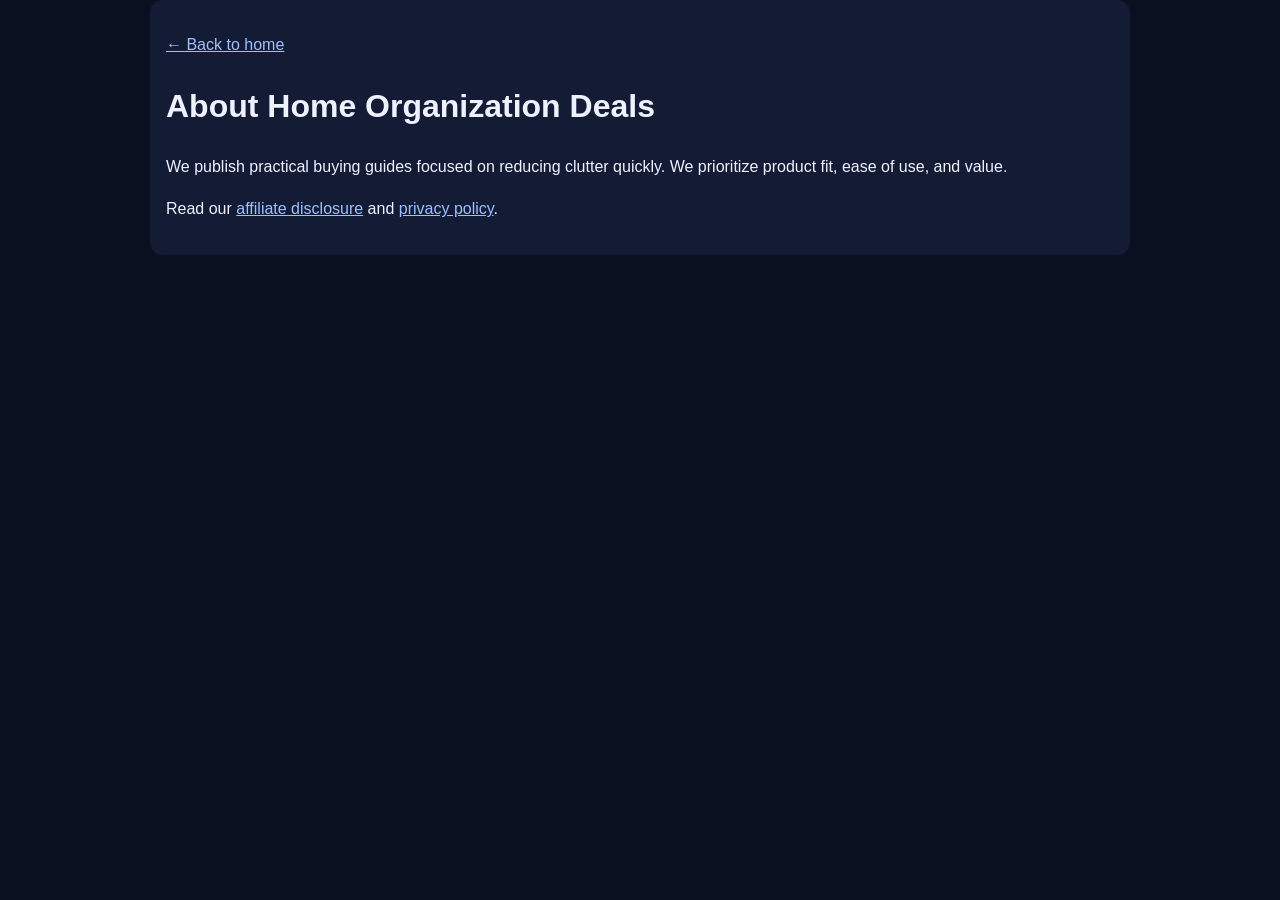
==== about.html @ 3d63fb73 "feat: full affiliate SEO upgrade with trust pages, improved content structure, and compliance harden" ====
<!doctype html><html lang="en"><head>
<meta charset="utf-8"><meta name="viewport" content="width=device-width, initial-scale=1">
<title>About Home Organization Deals</title>
<meta name="description" content="How Home Organization Deals researches and recommends organization products.">
<link rel="stylesheet" href="styles.css"></head><body><main class="wrap content">
<p><a href="index.html">← Back to home</a></p>
<h1>About Home Organization Deals</h1>
<p>We publish practical buying guides focused on reducing clutter quickly. We prioritize product fit, ease of use, and value.</p>
<p>Read our <a href="affiliate-disclosure.html">affiliate disclosure</a> and <a href="privacy.html">privacy policy</a>.</p>
</main></body></html>
---- styles.css ----
:root{--bg:#0b1020;--card:#141b34;--txt:#eef2ff;--muted:#b8c0dd;--accent:#6ea8fe;--line:#2a3766}
*{box-sizing:border-box}body{margin:0;background:var(--bg);color:var(--txt);font:16px/1.65 Inter,Arial,system-ui}
.wrap{max-width:980px;margin:auto;padding:1rem}
.hero{padding-top:2rem}
.eyebrow{color:var(--accent);font-weight:700;text-transform:uppercase;letter-spacing:.08em}
.sub{color:var(--muted)}
nav{display:flex;gap:.8rem;flex-wrap:wrap;margin-top:1rem}
a{color:#9ec1ff}
a:hover{text-decoration:underline}
.grid{display:grid;grid-template-columns:repeat(auto-fit,minmax(220px,1fr));gap:1rem}
.card,.content,.panel{background:var(--card);padding:1rem;border-radius:.8rem}
.panel{margin-top:1rem}
.disclosure{background:#1a2448;padding:.6rem .8rem;border-left:4px solid var(--accent);border-radius:.4rem}
table{width:100%;border-collapse:collapse}th,td{border:1px solid var(--line);padding:.6rem;text-align:left}
.footer{opacity:.9;padding-bottom:2rem}
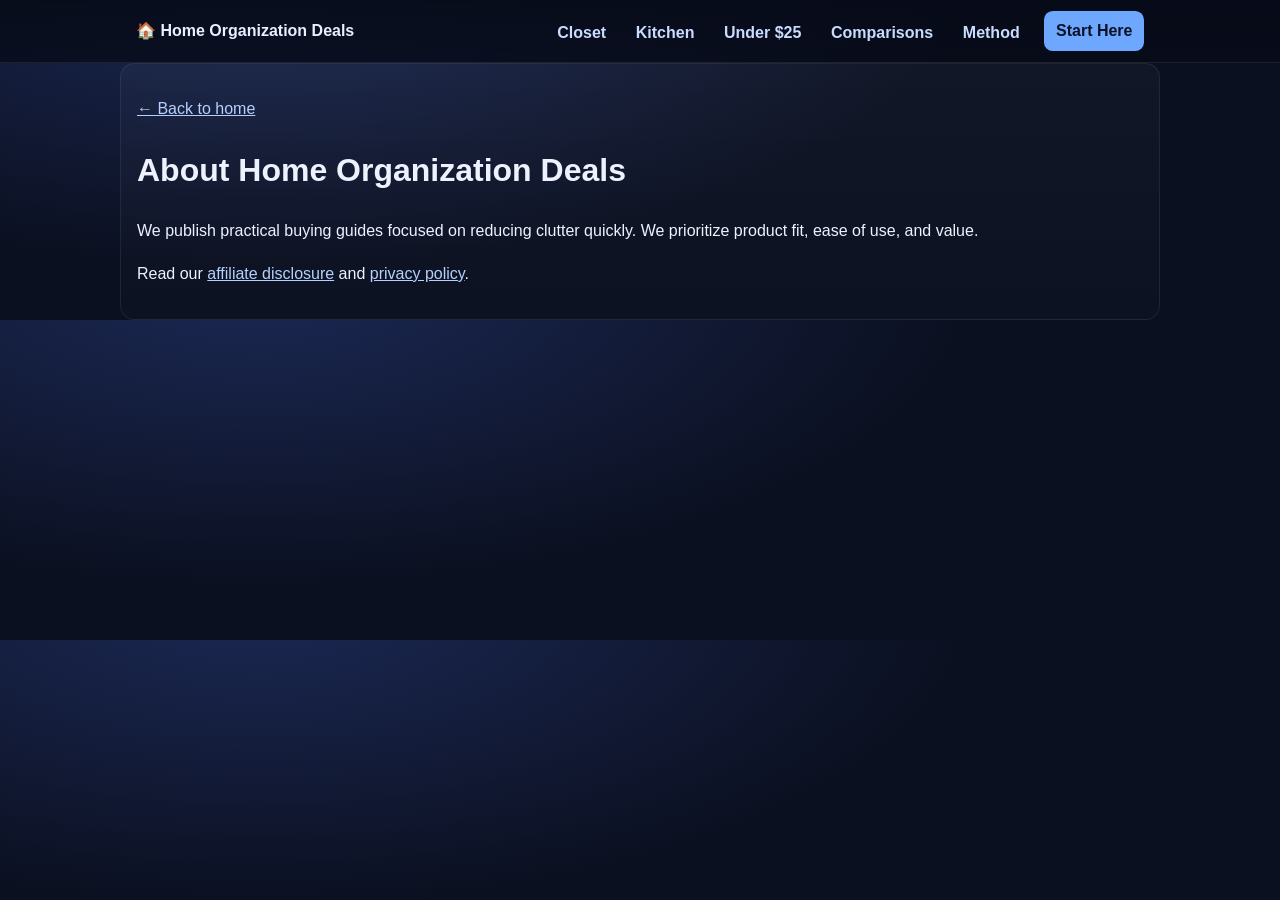
==== commit d99c6490: "feat: redesign top menu bar with premium sticky navigation across site" ====
--- a/about.html
+++ b/about.html
@@ -2,7 +2,28 @@
 <meta charset="utf-8"><meta name="viewport" content="width=device-width, initial-scale=1">
 <title>About Home Organization Deals</title>
 <meta name="description" content="How Home Organization Deals researches and recommends organization products.">
-<link rel="stylesheet" href="styles.css"></head><body><main class="wrap content">
+
+<link rel="canonical" href="https://virtualecommerceinc.github.io/home-organization-deals.github.io/about.html">
+<link rel="stylesheet" href="styles.css">
+<script type="application/ld+json">
+{"@context":"https://schema.org","@type":"BreadcrumbList","itemListElement":[{"@type":"ListItem","position":1,"name":"Home","item":"https://virtualecommerceinc.github.io/home-organization-deals.github.io/"},{"@type":"ListItem","position":2,"name":"About","item":"https://virtualecommerceinc.github.io/home-organization-deals.github.io/about.html"}]}
+</script>
+</head><body>
+
+  <div class="top-nav-wrap">
+    <div class="wrap top-nav">
+      <a class="brand" href="index.html">🏠 Home Organization Deals</a>
+      <nav class="top-links" aria-label="Primary">
+        <a href="best-closet-organizers.html">Closet</a>
+        <a href="best-kitchen-organizers.html">Kitchen</a>
+        <a href="under-25.html">Under $25</a>
+        <a href="comparison-over-door-vs-cube.html">Comparisons</a>
+        <a href="about.html">Method</a>
+      </nav>
+      <a class="top-cta" href="best-closet-organizers.html">Start Here</a>
+    </div>
+  </div>
+<main class="wrap content">
 <p><a href="index.html">← Back to home</a></p>
 <h1>About Home Organization Deals</h1>
 <p>We publish practical buying guides focused on reducing clutter quickly. We prioritize product fit, ease of use, and value.</p>
--- a/styles.css
+++ b/styles.css
@@ -1,15 +1,83 @@
-:root{--bg:#0b1020;--card:#141b34;--txt:#eef2ff;--muted:#b8c0dd;--accent:#6ea8fe;--line:#2a3766}
-*{box-sizing:border-box}body{margin:0;background:var(--bg);color:var(--txt);font:16px/1.65 Inter,Arial,system-ui}
-.wrap{max-width:980px;margin:auto;padding:1rem}
-.hero{padding-top:2rem}
-.eyebrow{color:var(--accent);font-weight:700;text-transform:uppercase;letter-spacing:.08em}
+:root{--bg:#0b1020;--card:#141b34;--txt:#eef2ff;--muted:#b8c0dd;--accent:#6ea8fe;--line:#2a3766;--alt:#101a36}
+*{box-sizing:border-box}
+body{margin:0;background:radial-gradient(1200px 500px at 20% -10%, #1b2854 0%, var(--bg) 60%);color:var(--txt);font:16px/1.65 Inter,Arial,system-ui}
+.wrap{max-width:1040px;margin:auto;padding:1rem}
+.hero{padding-top:1.25rem}
+.eyebrow{color:var(--accent);font-weight:700;text-transform:uppercase;letter-spacing:.08em;margin-bottom:.5rem}
 .sub{color:var(--muted)}
-nav{display:flex;gap:.8rem;flex-wrap:wrap;margin-top:1rem}
-a{color:#9ec1ff}
+nav{display:flex;gap:.8rem;flex-wrap:wrap;margin-top:.25rem}
+a{color:#b5d0ff}
 a:hover{text-decoration:underline}
 .grid{display:grid;grid-template-columns:repeat(auto-fit,minmax(220px,1fr));gap:1rem}
-.card,.content,.panel{background:var(--card);padding:1rem;border-radius:.8rem}
+.card,.content,.panel{background:linear-gradient(180deg, rgba(255,255,255,.03), rgba(255,255,255,.01));padding:1rem;border-radius:.9rem;border:1px solid rgba(255,255,255,.07)}
 .panel{margin-top:1rem}
 .disclosure{background:#1a2448;padding:.6rem .8rem;border-left:4px solid var(--accent);border-radius:.4rem}
+.hero-banner{position:relative;border-radius:1rem;overflow:hidden;margin-top:.75rem;border:1px solid rgba(255,255,255,.1)}
+.hero-banner img{width:100%;height:auto;display:block;filter:saturate(1.04)}
+.hero-overlay{position:absolute;inset:0;display:flex;flex-direction:column;justify-content:center;gap:.85rem;padding:clamp(1rem,3vw,2.2rem);background:linear-gradient(90deg,rgba(7,12,28,.76) 0%, rgba(7,12,28,.35) 45%, rgba(7,12,28,.14) 100%)}
+.hero-overlay h1{margin:0;max-width:760px;line-height:1.12;font-size:clamp(1.5rem,3.8vw,2.7rem)}
+.hero-overlay p{margin:0;max-width:680px;color:#dbe5ff}
+.hero-ctas{display:flex;gap:.7rem;flex-wrap:wrap;margin-top:.3rem}
+.btn{display:inline-block;padding:.55rem .9rem;border-radius:.55rem;background:#6ea8fe;color:#081020;font-weight:700;text-decoration:none}
+.btn:hover{text-decoration:none;filter:brightness(1.05)}
+.btn-alt{background:#d4e4ff;color:#0d1732}
+.two-col{display:grid;grid-template-columns:2fr 1fr;gap:1rem;align-items:start}
+.alt{background:var(--alt)}
+.section-image{width:100%;height:auto;border-radius:.65rem;margin-bottom:.75rem;display:block}
+.badge{display:inline-block;padding:.2rem .5rem;border-radius:999px;background:#223567;color:#cfe0ff;font-size:.76rem;font-weight:700;margin-bottom:.5rem}
+ol{padding-left:1.25rem}
+summary{cursor:pointer;font-weight:600}
 table{width:100%;border-collapse:collapse}th,td{border:1px solid var(--line);padding:.6rem;text-align:left}
 .footer{opacity:.9;padding-bottom:2rem}
+@media (max-width:900px){.two-col{grid-template-columns:1fr}.hero-overlay{position:static;background:#101a36}.hero-banner{overflow:visible}}
+.guide-hero{margin:1rem 0}
+.guide-hero img{width:100%;height:auto;border-radius:.75rem;display:block;box-shadow:0 10px 24px rgba(0,0,0,.22)}
+.top-nav-wrap{
+  position:sticky;
+  top:0;
+  z-index:1000;
+  backdrop-filter: blur(10px);
+  background:linear-gradient(180deg, rgba(7,11,24,.92), rgba(7,11,24,.78));
+  border-bottom:1px solid rgba(255,255,255,.09);
+}
+.top-nav{
+  display:flex;
+  align-items:center;
+  gap:1rem;
+  padding:.65rem 1rem;
+}
+.brand{
+  font-weight:800;
+  text-decoration:none;
+  color:#e8f0ff;
+  white-space:nowrap;
+}
+.top-links{
+  display:flex;
+  gap:.75rem;
+  flex-wrap:wrap;
+  margin-left:auto;
+}
+.top-links a{
+  text-decoration:none;
+  color:#c9dcff;
+  font-weight:600;
+  padding:.35rem .55rem;
+  border-radius:.5rem;
+}
+.top-links a:hover{background:rgba(110,168,254,.18);text-decoration:none}
+.top-cta{
+  text-decoration:none;
+  background:#6ea8fe;
+  color:#0b1225;
+  font-weight:800;
+  padding:.42rem .72rem;
+  border-radius:.55rem;
+  white-space:nowrap;
+}
+.top-cta:hover{text-decoration:none;filter:brightness(1.05)}
+@media (max-width:900px){
+  .top-nav{flex-wrap:wrap}
+  .top-links{order:3;width:100%;margin-left:0}
+  .top-cta{margin-left:auto}
+}
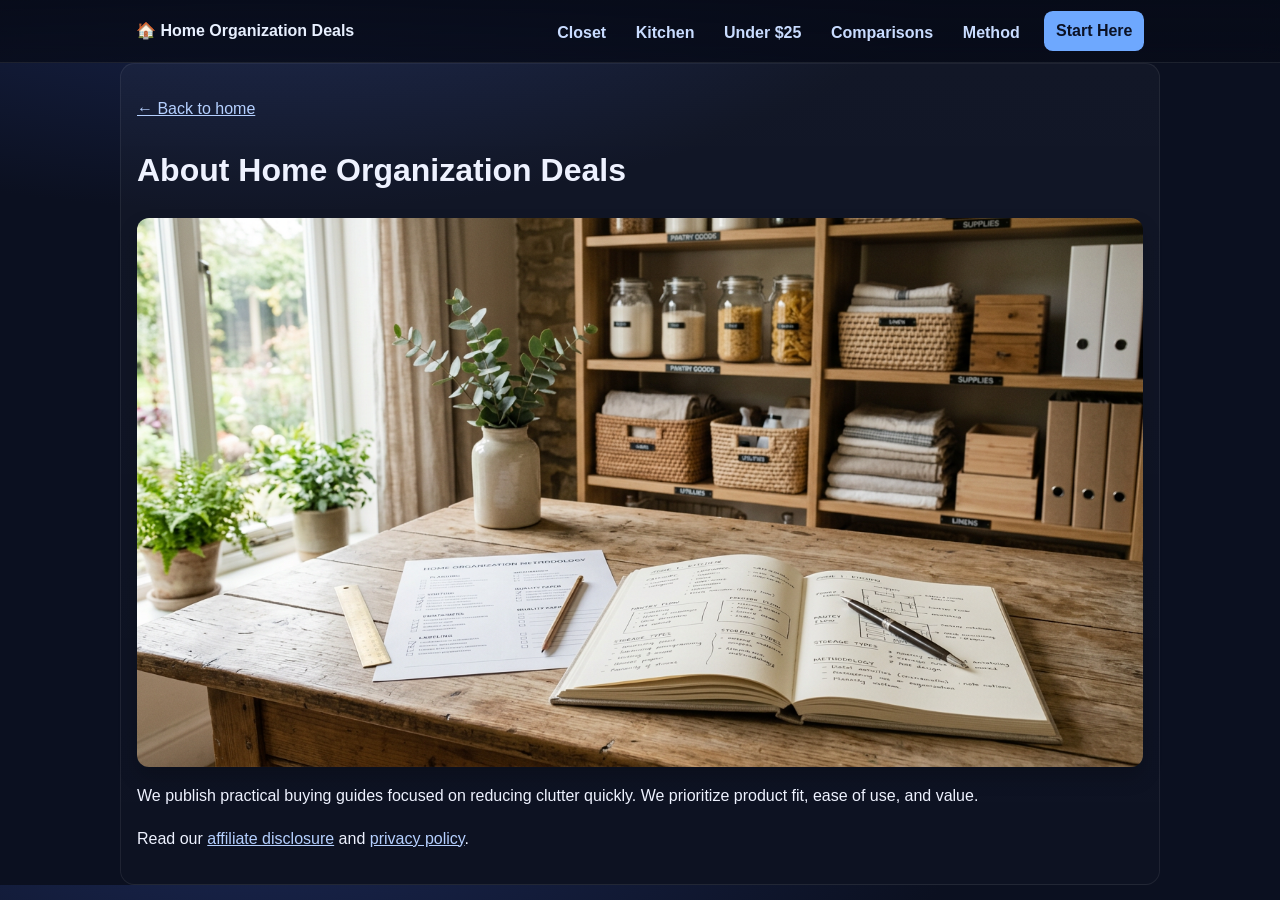
==== commit 389ee94b: "feat: add pertinent imagery across all pages and link comparison chart products to Amazon" ====
--- a/about.html
+++ b/about.html
@@ -26,6 +26,8 @@
 <main class="wrap content">
 <p><a href="index.html">← Back to home</a></p>
 <h1>About Home Organization Deals</h1>
+<section class="trust-hero"><img src="assets/page_about.png" alt="about page image" loading="lazy" /></section>
+
 <p>We publish practical buying guides focused on reducing clutter quickly. We prioritize product fit, ease of use, and value.</p>
 <p>Read our <a href="affiliate-disclosure.html">affiliate disclosure</a> and <a href="privacy.html">privacy policy</a>.</p>
 </main></body></html>
--- a/styles.css
+++ b/styles.css
@@ -81,3 +81,10 @@
   .top-links{order:3;width:100%;margin-left:0}
   .top-cta{margin-left:auto}
 }
+.guide-cards{align-items:stretch}
+.guide-card{padding:0;overflow:hidden;display:flex;flex-direction:column}
+.guide-card img{width:100%;aspect-ratio:16/10;object-fit:cover;display:block}
+.guide-card .card-body{padding:1rem}
+.support-image{margin:1rem 0}
+.support-image img,.trust-hero img{width:100%;height:auto;border-radius:.75rem;display:block;box-shadow:0 10px 20px rgba(0,0,0,.2)}
+.trust-hero{margin:.75rem 0 1rem}
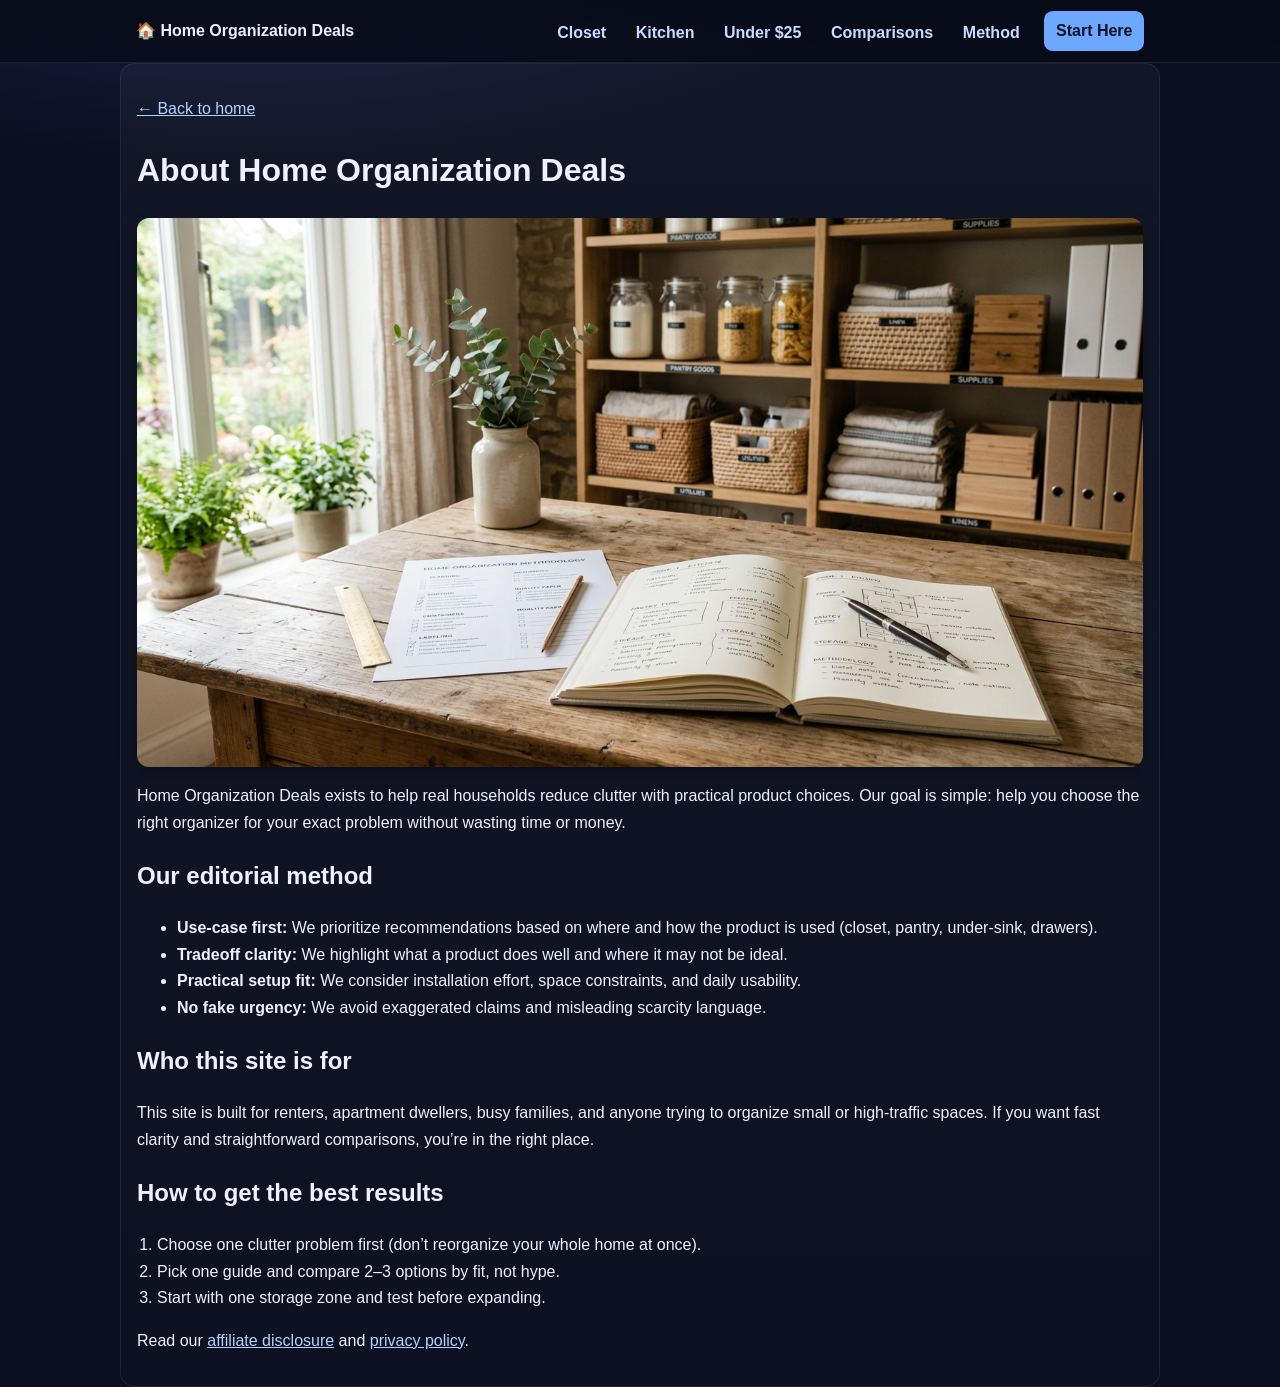
==== commit a044368f: "content: expand all pages with richer useful copy and deeper FAQs" ====
--- a/about.html
+++ b/about.html
@@ -2,7 +2,6 @@
 <meta charset="utf-8"><meta name="viewport" content="width=device-width, initial-scale=1">
 <title>About Home Organization Deals</title>
 <meta name="description" content="How Home Organization Deals researches and recommends organization products.">
-
 <link rel="canonical" href="https://virtualecommerceinc.github.io/home-organization-deals.github.io/about.html">
 <link rel="stylesheet" href="styles.css">
 <script type="application/ld+json">
@@ -27,7 +26,25 @@
 <p><a href="index.html">← Back to home</a></p>
 <h1>About Home Organization Deals</h1>
 <section class="trust-hero"><img src="assets/page_about.png" alt="about page image" loading="lazy" /></section>
+<p>Home Organization Deals exists to help real households reduce clutter with practical product choices. Our goal is simple: help you choose the right organizer for your exact problem without wasting time or money.</p>
 
-<p>We publish practical buying guides focused on reducing clutter quickly. We prioritize product fit, ease of use, and value.</p>
+<h2>Our editorial method</h2>
+<ul>
+  <li><strong>Use-case first:</strong> We prioritize recommendations based on where and how the product is used (closet, pantry, under-sink, drawers).</li>
+  <li><strong>Tradeoff clarity:</strong> We highlight what a product does well and where it may not be ideal.</li>
+  <li><strong>Practical setup fit:</strong> We consider installation effort, space constraints, and daily usability.</li>
+  <li><strong>No fake urgency:</strong> We avoid exaggerated claims and misleading scarcity language.</li>
+</ul>
+
+<h2>Who this site is for</h2>
+<p>This site is built for renters, apartment dwellers, busy families, and anyone trying to organize small or high-traffic spaces. If you want fast clarity and straightforward comparisons, you’re in the right place.</p>
+
+<h2>How to get the best results</h2>
+<ol>
+  <li>Choose one clutter problem first (don’t reorganize your whole home at once).</li>
+  <li>Pick one guide and compare 2–3 options by fit, not hype.</li>
+  <li>Start with one storage zone and test before expanding.</li>
+</ol>
+
 <p>Read our <a href="affiliate-disclosure.html">affiliate disclosure</a> and <a href="privacy.html">privacy policy</a>.</p>
 </main></body></html>
